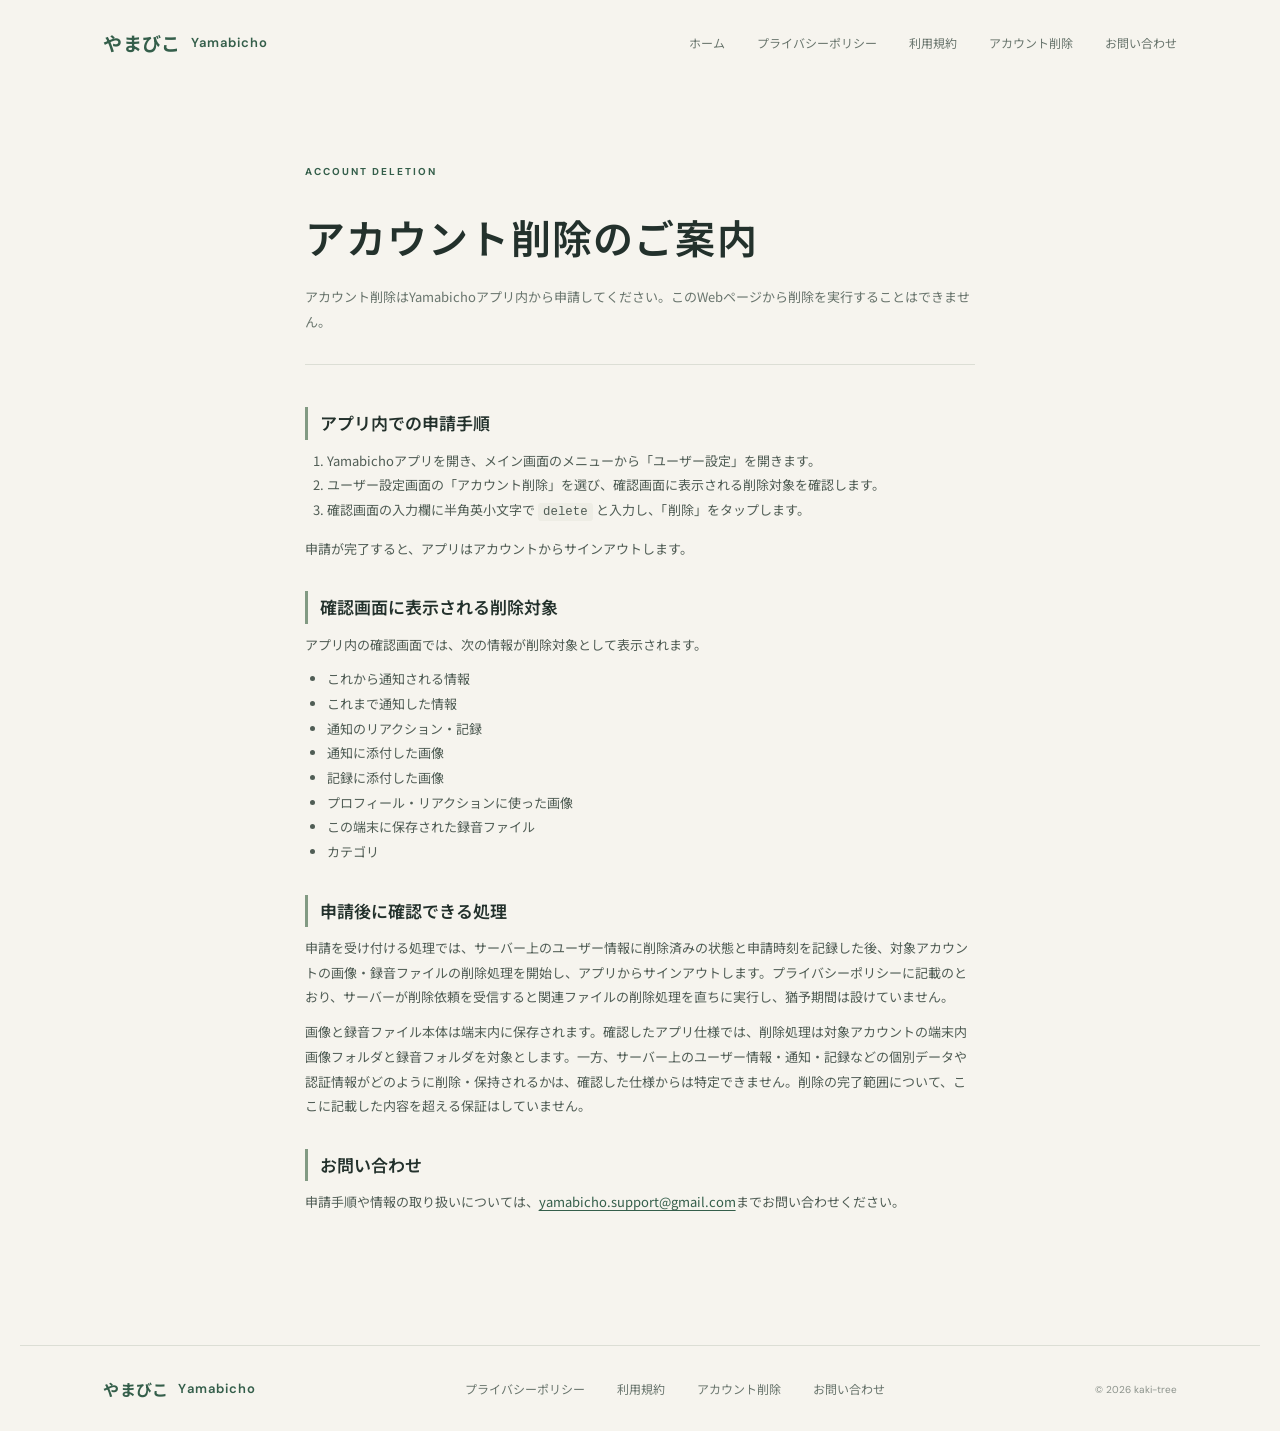
==== account-deletion.html @ 0a690dc5 "Update Yamabicho website legal pages and messaging Co-authored-by: Copilot <223556219+Copilot@users." ====
<!doctype html>
<html lang="ja">
<head>
  <meta charset="utf-8">
  <meta name="viewport" content="width=device-width, initial-scale=1">
  <meta name="theme-color" content="#f6f4ee">
  <meta name="description" content="Yamabichoアプリ内でアカウント削除を申請する方法と、確認できる処理内容をご案内します。">
  <title>アカウント削除のご案内 — Yamabicho</title>
  <link rel="icon" type="image/png" href="mr-hikoyama.png">
  <link rel="stylesheet" href="style.css">
</head>
<body>
  <header class="site-header">
    <a class="wordmark" href="./" aria-label="Yamabicho ホーム">やまびこ<span>Yamabicho</span></a>
    <nav aria-label="メインナビゲーション">
      <a href="./">ホーム</a>
      <a href="privacy.html">プライバシーポリシー</a>
      <a href="terms.html">利用規約</a>
      <a href="account-deletion.html" aria-current="page">アカウント削除</a>
      <a href="mailto:yamabicho.support@gmail.com">お問い合わせ</a>
    </nav>
  </header>

  <main class="policy-page">
    <div class="policy-heading">
      <p class="eyebrow">ACCOUNT DELETION</p>
      <h1>アカウント削除のご案内</h1>
      <p>アカウント削除はYamabichoアプリ内から申請してください。このWebページから削除を実行することはできません。</p>
    </div>
    <article class="policy-content">
      <section>
        <h2>アプリ内での申請手順</h2>
        <ol>
          <li>Yamabichoアプリを開き、メイン画面のメニューから「ユーザー設定」を開きます。</li>
          <li>ユーザー設定画面の「アカウント削除」を選び、確認画面に表示される削除対象を確認します。</li>
          <li>確認画面の入力欄に半角英小文字で <code>delete</code> と入力し、「削除」をタップします。</li>
        </ol>
        <p>申請が完了すると、アプリはアカウントからサインアウトします。</p>
      </section>
      <section>
        <h2>確認画面に表示される削除対象</h2>
        <p>アプリ内の確認画面では、次の情報が削除対象として表示されます。</p>
        <ul>
          <li>これから通知される情報</li>
          <li>これまで通知した情報</li>
          <li>通知のリアクション・記録</li>
          <li>通知に添付した画像</li>
          <li>記録に添付した画像</li>
          <li>プロフィール・リアクションに使った画像</li>
          <li>この端末に保存された録音ファイル</li>
          <li>カテゴリ</li>
        </ul>
      </section>
      <section>
        <h2>申請後に確認できる処理</h2>
        <p>申請を受け付ける処理では、サーバー上のユーザー情報に削除済みの状態と申請時刻を記録した後、対象アカウントの画像・録音ファイルの削除処理を開始し、アプリからサインアウトします。プライバシーポリシーに記載のとおり、サーバーが削除依頼を受信すると関連ファイルの削除処理を直ちに実行し、猶予期間は設けていません。</p>
        <p>画像と録音ファイル本体は端末内に保存されます。確認したアプリ仕様では、削除処理は対象アカウントの端末内画像フォルダと録音フォルダを対象とします。一方、サーバー上のユーザー情報・通知・記録などの個別データや認証情報がどのように削除・保持されるかは、確認した仕様からは特定できません。削除の完了範囲について、ここに記載した内容を超える保証はしていません。</p>
      </section>
      <section>
        <h2>お問い合わせ</h2>
        <p>申請手順や情報の取り扱いについては、<a href="mailto:yamabicho.support@gmail.com">yamabicho.support@gmail.com</a>までお問い合わせください。</p>
      </section>
    </article>
  </main>

  <footer class="site-footer">
    <a class="wordmark footer-mark" href="./">やまびこ<span>Yamabicho</span></a>
    <div class="footer-links">
      <a href="privacy.html">プライバシーポリシー</a>
      <a href="terms.html">利用規約</a>
      <a href="account-deletion.html" aria-current="page">アカウント削除</a>
      <a href="mailto:yamabicho.support@gmail.com">お問い合わせ</a>
    </div>
    <small>© 2026 kaki-tree</small>
  </footer>
</body>
</html>
---- style.css ----
@import url("https://fonts.googleapis.com/css2?family=DM+Sans:wght@400;500;600;700&family=Noto+Sans+JP:wght@400;500;600;700&display=swap");

:root {
  color-scheme: light;
  --paper: #f6f4ee;
  --ink: #23312c;
  --muted: #69756d;
  --green: #345e4a;
  --light-green: #dce7d9;
  --line: #dcded5;
  --serif: "Noto Sans JP", sans-serif;
}

* {
  box-sizing: border-box;
}

html {
  scroll-behavior: smooth;
}

body {
  margin: 0;
  background: var(--paper);
  color: var(--ink);
  font-family: var(--serif);
  font-size: 15px;
  line-height: 1.9;
  -webkit-font-smoothing: antialiased;
}

a {
  color: inherit;
}

.site-header {
  align-items: center;
  display: flex;
  justify-content: space-between;
  margin: 0 auto;
  max-width: 1240px;
  padding: 25px 6.5%;
}

.wordmark {
  align-items: center;
  color: var(--green);
  display: inline-flex;
  font-size: 19px;
  font-weight: 700;
  gap: 10px;
  letter-spacing: .02em;
  text-decoration: none;
}

.wordmark span {
  font-family: "DM Sans", sans-serif;
  font-size: 13px;
  font-weight: 600;
  letter-spacing: .08em;
}

nav,
.footer-links {
  display: flex;
  flex-wrap: wrap;
  gap: 32px;
}

nav a,
.footer-links a {
  color: var(--muted);
  font-size: 12px;
  text-decoration: none;
  transition: color .2s ease;
}

nav a:hover,
.footer-links a:hover {
  color: var(--green);
}

nav a:focus-visible,
.footer-links a:focus-visible,
.wordmark:focus-visible,
.button:focus-visible,
.back-link:focus-visible {
  border-radius: 2px;
  outline: 2px solid var(--green);
  outline-offset: 4px;
}

.hero {
  align-items: center;
  display: grid;
  gap: 5%;
  grid-template-columns: 1fr 1fr;
  margin: 0 auto;
  max-width: 1240px;
  min-height: 590px;
  overflow: hidden;
  padding: 54px 9%;
}

.eyebrow {
  color: var(--green);
  font-family: "DM Sans", sans-serif;
  font-size: 10px;
  font-weight: 700;
  letter-spacing: .2em;
  margin: 0 0 18px;
}

.hero h1 {
  font-size: clamp(38px, 5vw, 62px);
  font-weight: 600;
  letter-spacing: .04em;
  line-height: 1.55;
  margin: 0 0 18px;
}

.hero-lead {
  color: var(--muted);
  font-size: 14px;
  line-height: 2.2;
  margin: 0 0 28px;
}

.button {
  align-items: center;
  background: var(--green);
  border-radius: 30px;
  color: #fff;
  display: inline-flex;
  font-size: 12px;
  gap: 22px;
  padding: 12px 21px;
  text-decoration: none;
  transition: background .2s ease, transform .2s ease;
}

.button:hover {
  background: #244332;
  transform: translateY(-2px);
}

.hero-art {
  background: #e5e8dc;
  border-radius: 48% 48% 8px 8px;
  height: 430px;
  justify-self: end;
  max-width: 440px;
  overflow: hidden;
  position: relative;
  width: 100%;
}

.sun {
  background: #e6c99b;
  border-radius: 50%;
  height: 105px;
  left: 51%;
  position: absolute;
  top: 59px;
  width: 105px;
}

.mountain {
  bottom: 0;
  clip-path: polygon(0 100%, 48% 0, 100% 100%);
  height: 242px;
  position: absolute;
  width: 105%;
}

.mountain-back {
  background: #9bb5a1;
  left: -22%;
}

.mountain-front {
  background: #5e8068;
  height: 188px;
  left: 25%;
  width: 100%;
}

.note-card {
  background: rgba(255, 254, 248, .95);
  border-radius: 4px;
  box-shadow: 0 15px 45px #283b2c24;
  display: flex;
  flex-direction: column;
  left: 11%;
  padding: 21px 24px 16px;
  position: absolute;
  top: 117px;
  transform: rotate(-5deg);
  width: 205px;
}

.note-date {
  color: var(--green);
  font-size: 11px;
  font-weight: 600;
  margin-bottom: 18px;
}

.note-line {
  background: #d9ded3;
  height: 1px;
  margin-bottom: 13px;
  width: 100%;
}

.note-line.short {
  width: 65%;
}

.note-stamp {
  align-self: flex-end;
  color: #a4714b;
  font-size: 10px;
  margin-top: 5px;
}

.art-caption {
  bottom: 18px;
  color: #fff;
  font-size: 10px;
  letter-spacing: .13em;
  position: absolute;
  right: 21px;
}

.section-wrap {
  margin: 0 auto;
  max-width: 1050px;
  padding: 95px 7%;
}

.intro {
  border-top: 1px solid var(--line);
  text-align: center;
}

.intro h2,
.section-heading h2,
.closing h2 {
  font-size: clamp(25px, 3vw, 36px);
  font-weight: 500;
  letter-spacing: .04em;
  line-height: 1.8;
  margin: 0 0 17px;
}

.intro > p:last-child {
  color: var(--muted);
  font-size: 13px;
  margin: 0;
}

.features {
  padding-top: 40px;
}

.section-heading {
  margin-bottom: 35px;
  text-align: center;
}

.feature-grid {
  display: grid;
  gap: 17px;
  grid-template-columns: repeat(3, 1fr);
}

.feature-card {
  background: #eeede5;
  border: 1px solid #e7e6dd;
  border-radius: 4px;
  min-height: 250px;
  padding: 24px 25px;
  position: relative;
}

.feature-number {
  color: #96a195;
  font-family: "DM Sans", sans-serif;
  font-size: 10px;
  letter-spacing: .1em;
  position: absolute;
  right: 21px;
  top: 17px;
}

.feature-icon {
  align-items: center;
  background: var(--light-green);
  border-radius: 50%;
  color: var(--green);
  display: flex;
  font-family: "DM Sans", sans-serif;
  font-size: 20px;
  height: 46px;
  justify-content: center;
  margin: 9px 0 20px;
  width: 46px;
}

.icon-bell {
  border-radius: 14px 14px 50% 50%;
  font-size: 15px;
}

.icon-journal {
  background: #eee2ce;
  color: #9a744d;
}

.icon-list {
  background: #e4dfe8;
  color: #78688a;
}

.feature-card h3 {
  font-size: 15px;
  font-weight: 600;
  margin: 0 0 8px;
}

.feature-card p {
  color: var(--muted);
  font-size: 12px;
  line-height: 1.9;
  margin: 0;
}

.closing {
  background: #e7ebe1;
  padding: 76px 20px;
  text-align: center;
}

.closing h2 {
  font-size: clamp(24px, 3vw, 32px);
  margin-bottom: 15px;
}

.closing > p:last-child {
  color: var(--muted);
  font-family: "DM Sans", sans-serif;
  font-size: 11px;
  letter-spacing: .1em;
  margin: 0;
}

.site-footer {
  align-items: center;
  border-top: 1px solid var(--line);
  display: flex;
  gap: 25px;
  justify-content: space-between;
  margin: 0 auto;
  max-width: 1240px;
  padding: 28px 6.5%;
}

.footer-mark {
  font-size: 16px;
}

.site-footer small {
  color: #8b928b;
  font-family: "DM Sans", sans-serif;
  font-size: 10px;
}

.policy-page {
  margin: 0 auto;
  max-width: 850px;
  padding: 76px 7% 100px;
}

.policy-heading {
  border-bottom: 1px solid var(--line);
  margin-bottom: 42px;
  padding-bottom: 30px;
}

.policy-heading h1 {
  font-size: clamp(28px, 4vw, 40px);
  font-weight: 600;
  letter-spacing: .03em;
  margin: 0 0 10px;
}

.policy-heading > p:not(.eyebrow) {
  color: var(--muted);
  font-size: 13px;
  margin: 0;
}

.policy-heading .policy-date {
  font-size: 11px !important;
  margin-top: 17px !important;
}

.policy-content section {
  margin: 0 0 30px;
}

.policy-content h2 {
  border-left: 3px solid #829a83;
  font-size: 17px;
  font-weight: 600;
  margin: 0 0 9px;
  padding-left: 12px;
}

.policy-content p,
.policy-content li {
  color: #505d55;
  font-size: 13px;
}

.policy-content p {
  margin: 0 0 10px;
}

.policy-content ul {
  margin: 8px 0 0;
  padding-left: 1.5em;
}

.policy-content ol {
  margin: 8px 0 12px;
  padding-left: 1.5em;
}

.policy-content a {
  color: var(--green);
  text-underline-offset: 3px;
}

.policy-content code {
  background: #eeede5;
  border-radius: 3px;
  font-size: .95em;
  padding: 2px 5px;
}

.back-link {
  color: var(--green);
  display: inline-block;
  font-size: 12px;
  margin-top: 12px;
  text-decoration: none;
}

.mobile-break {
  display: none;
}

@media (max-width: 720px) {
  .site-header {
    padding: 19px 6%;
  }

  .wordmark {
    font-size: 17px;
    gap: 7px;
  }

  .wordmark span {
    font-size: 11px;
  }

  nav {
    gap: 14px;
  }

  nav a {
    font-size: 10px;
  }

  .hero {
    gap: 36px;
    grid-template-columns: 1fr;
    padding: 48px 8% 60px;
  }

  .hero h1 {
    font-size: clamp(39px, 10vw, 55px);
  }

  .hero-art {
    height: 330px;
    justify-self: center;
    max-width: 420px;
  }

  .section-wrap {
    padding: 70px 8%;
  }

  .feature-grid {
    grid-template-columns: 1fr;
  }

  .feature-card {
    min-height: 0;
    padding: 21px 23px 24px;
  }

  .feature-icon {
    margin: 7px 0 13px;
  }

  .site-footer {
    align-items: flex-start;
    flex-wrap: wrap;
    padding: 25px 7%;
  }

  .footer-links {
    flex-wrap: wrap;
    gap: 10px 20px;
    order: 3;
    width: 100%;
  }

  .policy-page {
    padding: 56px 7% 75px;
  }

  .mobile-break {
    display: initial;
  }
}

@media (max-width: 400px) {
  .site-header {
    align-items: flex-start;
    flex-direction: column;
    gap: 10px;
  }

  nav {
    gap: 6px 12px;
    flex-wrap: wrap;
    width: 100%;
  }

  .desktop-break {
    display: none;
  }
}

@media (prefers-reduced-motion: reduce) {
  html {
    scroll-behavior: auto;
  }

  *,
  *::before,
  *::after {
    transition-duration: .01ms !important;
  }
}
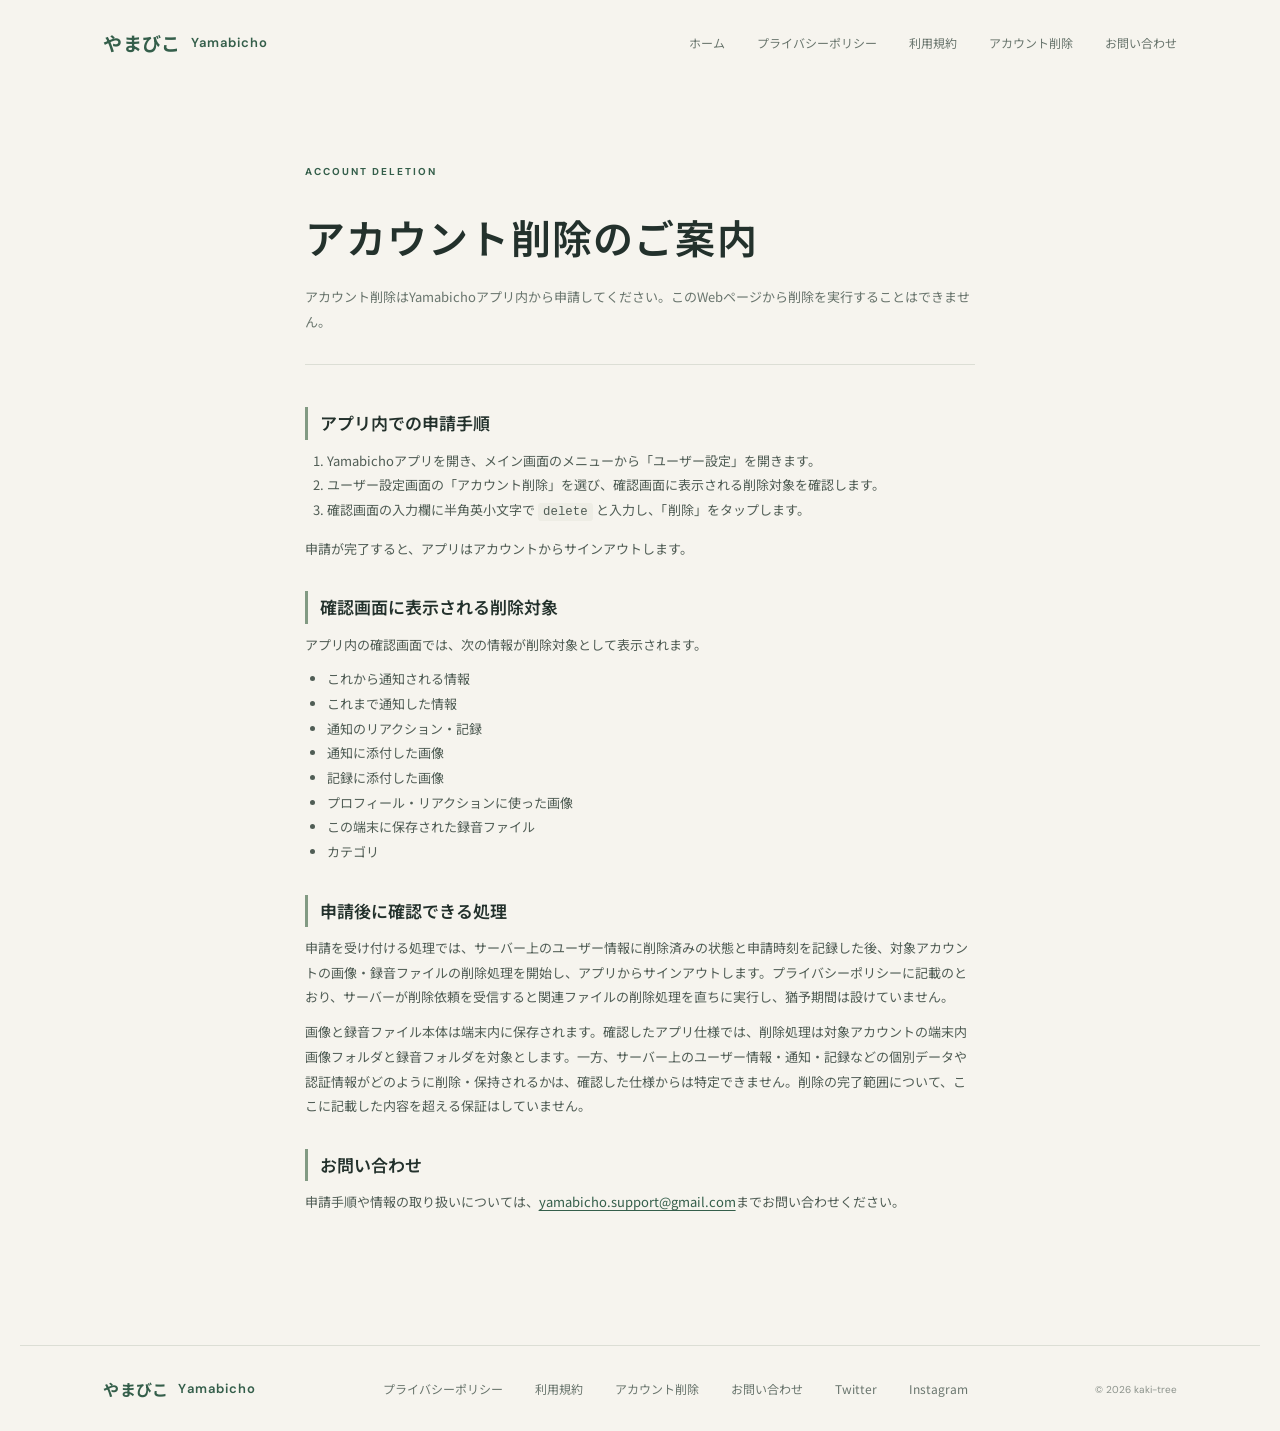
==== commit 4b30c648: "Add social links to site footers Co-authored-by: Copilot <223556219+Copilot@users.noreply.github.com" ====
--- a/account-deletion.html
+++ b/account-deletion.html
@@ -70,6 +70,8 @@
       <a href="terms.html">利用規約</a>
       <a href="account-deletion.html" aria-current="page">アカウント削除</a>
       <a href="mailto:yamabicho.support@gmail.com">お問い合わせ</a>
+      <a href="https://x.com/Yamabichoapp" target="_blank" rel="noopener noreferrer">Twitter</a>
+      <a href="https://www.instagram.com/kaki_tree12/?utm_source=ig_web_button_share_sheet" target="_blank" rel="noopener noreferrer">Instagram</a>
     </div>
     <small>© 2026 kaki-tree</small>
   </footer>
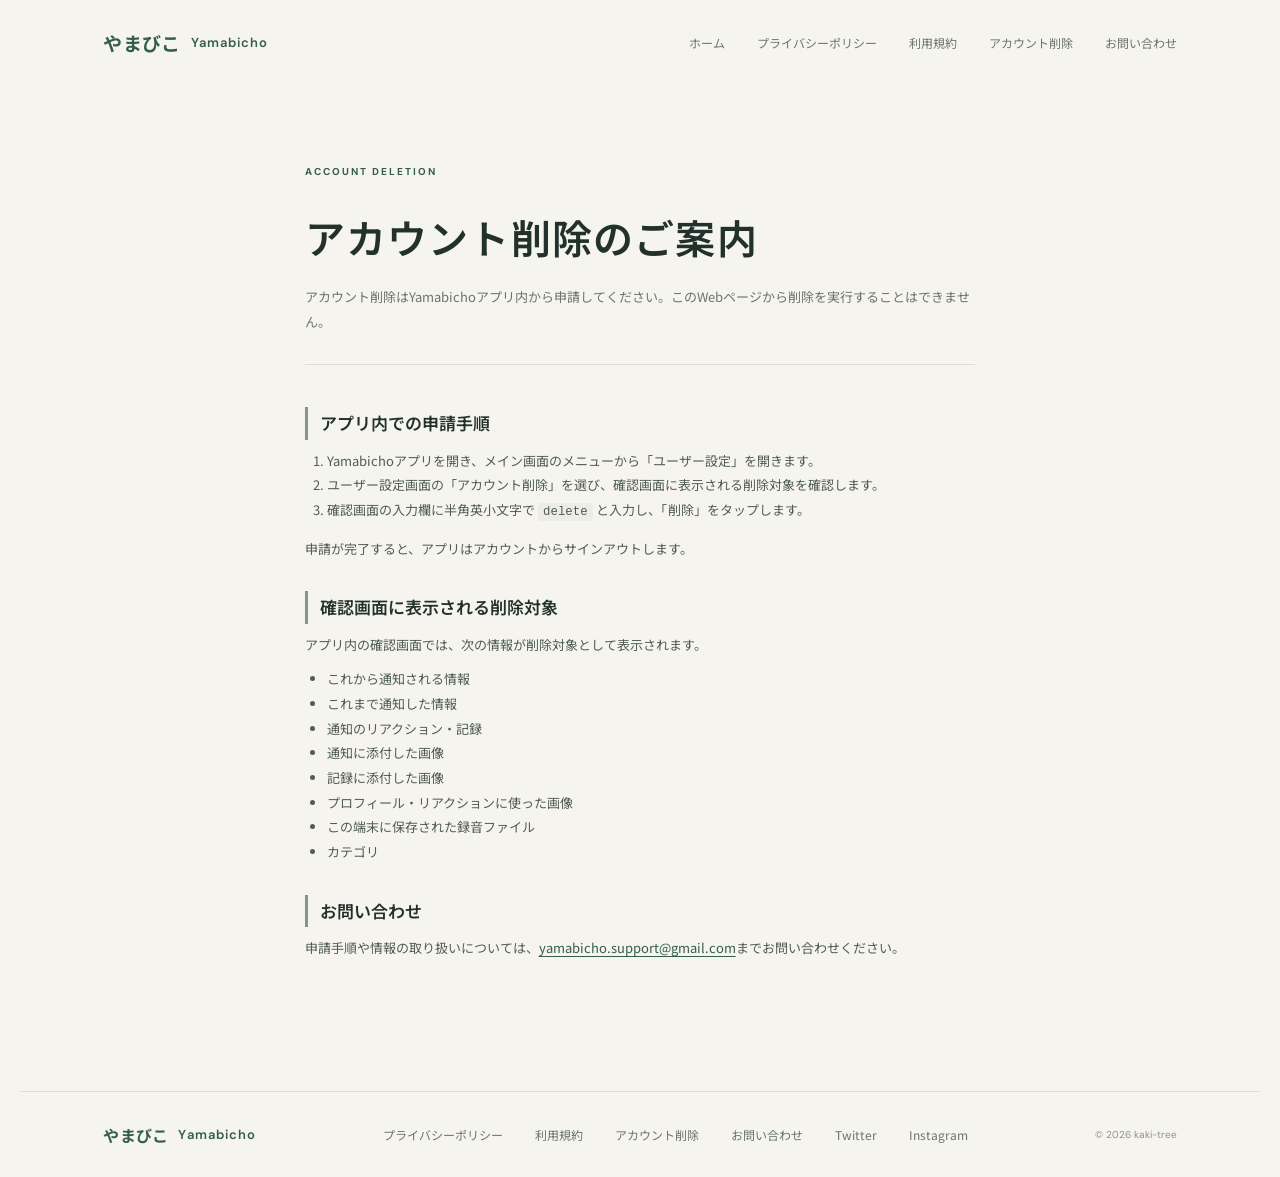
==== commit 5c1501a0: "Remove account deletion processing details Removed details about account deletion processing and fil" ====
--- a/account-deletion.html
+++ b/account-deletion.html
@@ -52,11 +52,6 @@
         </ul>
       </section>
       <section>
-        <h2>申請後に確認できる処理</h2>
-        <p>申請を受け付ける処理では、サーバー上のユーザー情報に削除済みの状態と申請時刻を記録した後、対象アカウントの画像・録音ファイルの削除処理を開始し、アプリからサインアウトします。プライバシーポリシーに記載のとおり、サーバーが削除依頼を受信すると関連ファイルの削除処理を直ちに実行し、猶予期間は設けていません。</p>
-        <p>画像と録音ファイル本体は端末内に保存されます。確認したアプリ仕様では、削除処理は対象アカウントの端末内画像フォルダと録音フォルダを対象とします。一方、サーバー上のユーザー情報・通知・記録などの個別データや認証情報がどのように削除・保持されるかは、確認した仕様からは特定できません。削除の完了範囲について、ここに記載した内容を超える保証はしていません。</p>
-      </section>
-      <section>
         <h2>お問い合わせ</h2>
         <p>申請手順や情報の取り扱いについては、<a href="mailto:yamabicho.support@gmail.com">yamabicho.support@gmail.com</a>までお問い合わせください。</p>
       </section>
